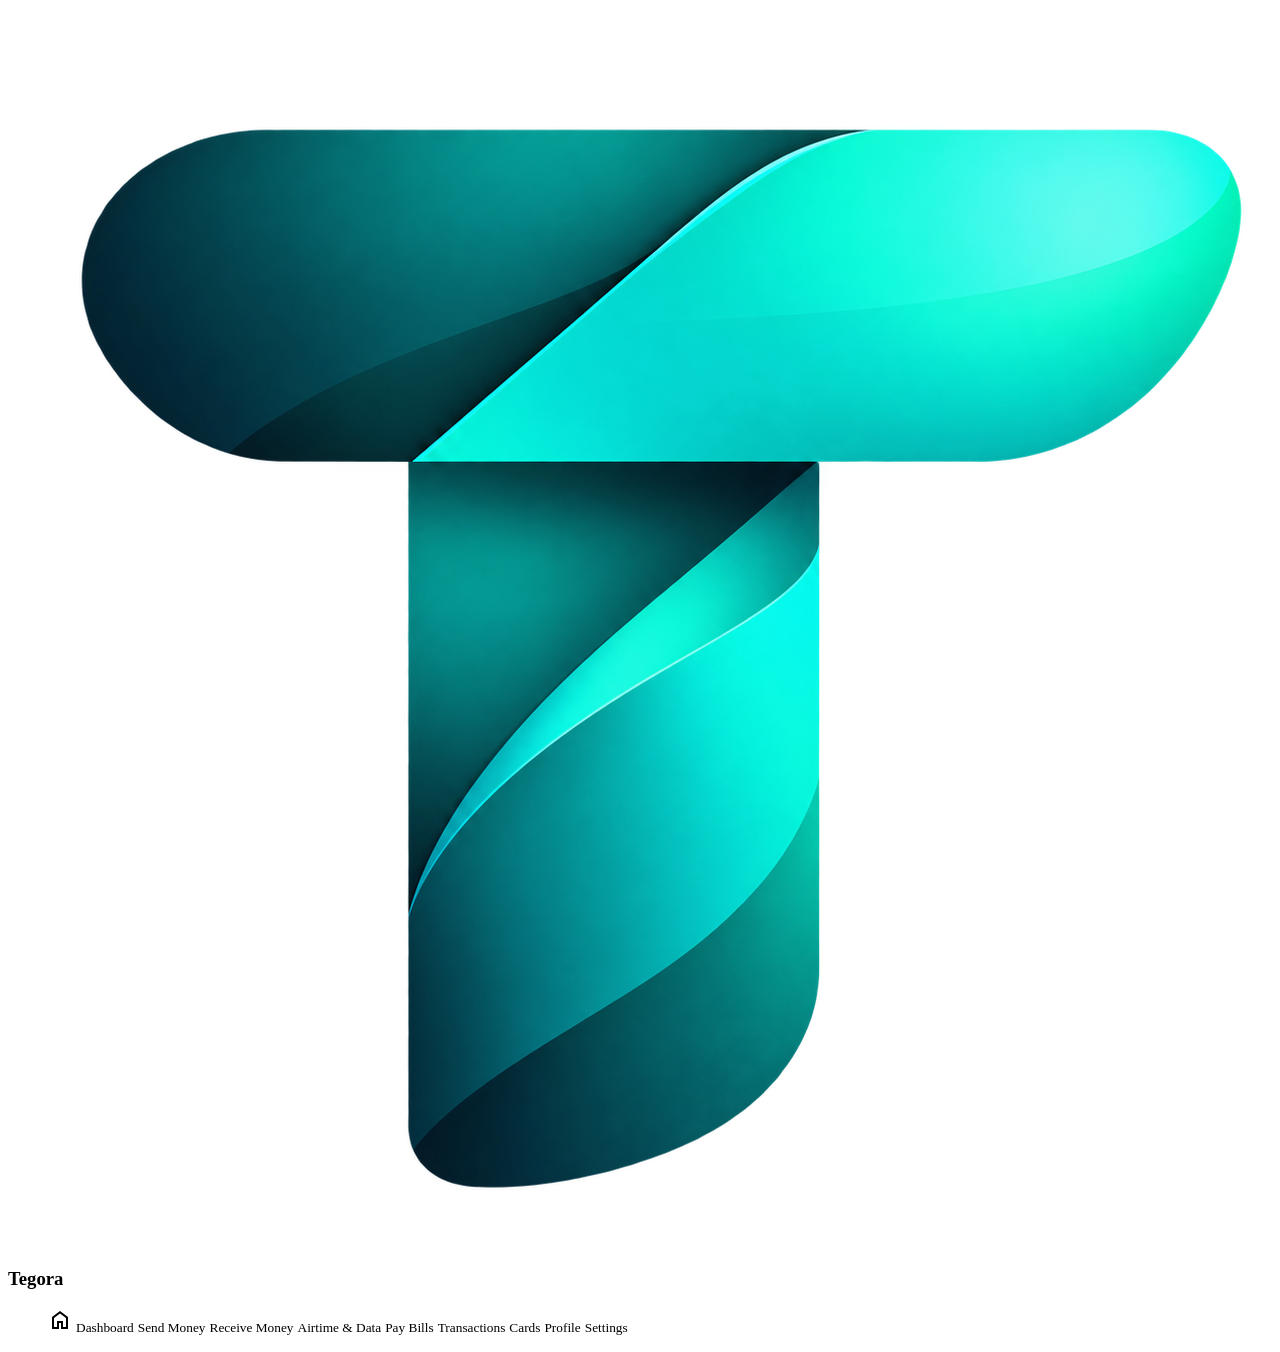
==== frontend/dashboard.html @ 1be3529e "Imported some font family and google icons" ====
<!DOCTYPE html>
<html lang="en">

<head>
  <meta charset="UTF-8">
  <meta name="viewport" content="width=device-width, initial-scale=1.0">
  <title>Tegora | Dashboard</title>
  <link rel="stylesheet"
    href="https://fonts.googleapis.com/css2?family=Material+Symbols+Outlined:opsz,wght,FILL,GRAD@24,400,1,0&icon_names=home" />
  <style>
    @import url('https://fonts.googleapis.com/css2?family=Plus+Jakarta+Sans:ital,wght@0,200..800;1,200..800&display=swap');
  </style>
</head>

<body>
  <main>
    <side>
      <div class="logo-container">
        <img src="assets/images/tegora-T-Logo.png" alt="Tegora Logo" class="logo">
        <h3>Tegora</h3>
      </div>

      <menu>
        <a>
          <span class="material-symbols-outlined">
            home
          </span>
          <small>Dashboard</small>
        </a>
        <a>
          <small>Send Money</small>
        </a>
        <a>
          <small>Receive Money</small>
        </a>
        <a>
          <small>Airtime & Data</small>
        </a>
        <a>
          <small>Pay Bills</small>
        </a>
        <a>
          <small>Transactions</small>
        </a>
        <a>
          <small>Cards</small>
        </a>
        <a>
          <small>Profile</small>
        </a>
        <a>
          <small>Settings</small>
        </a>
      </menu>
    </side>
  </main>

</body>

</html>
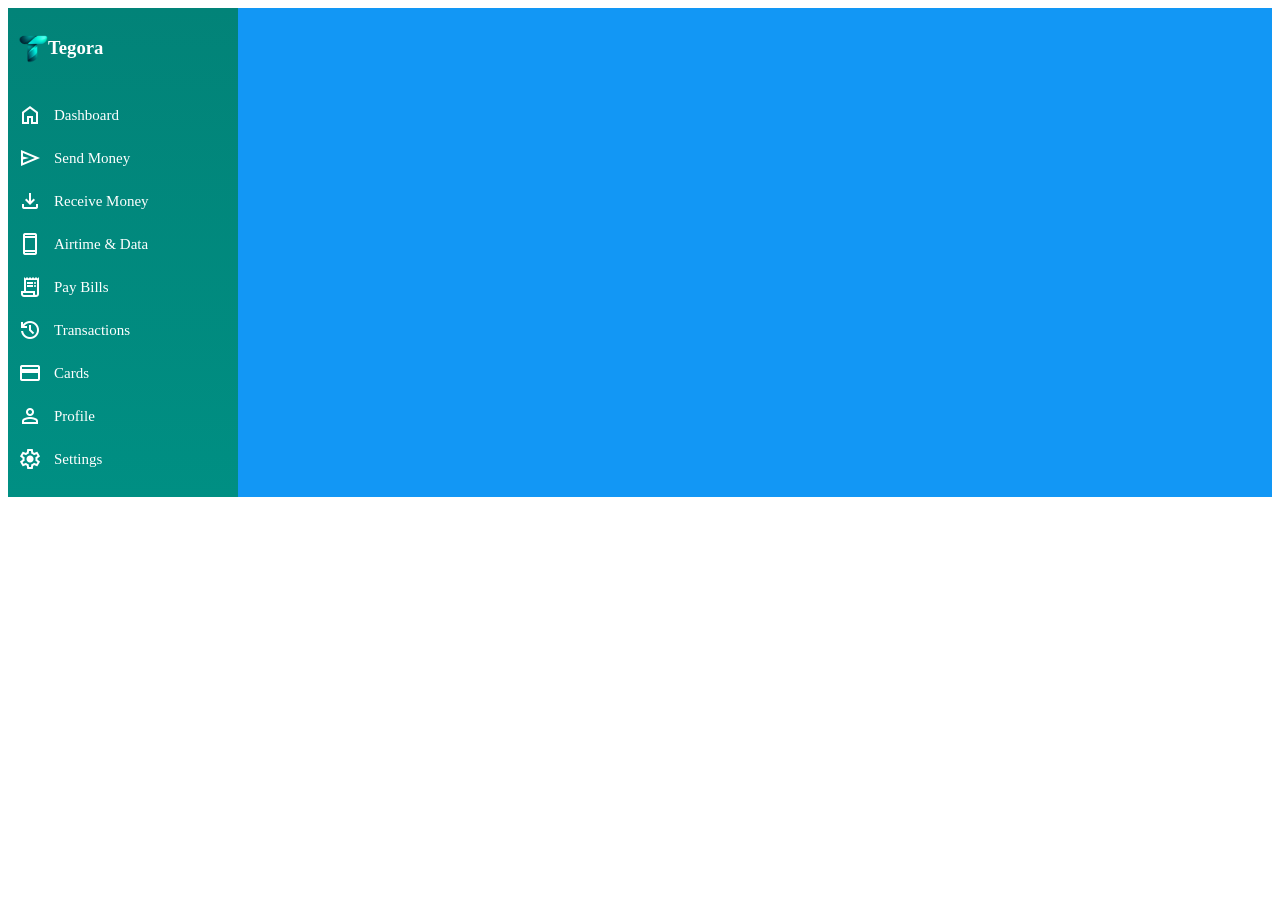
==== commit c5e83e43: "Removed and replaced the import url style with link brought in more html and designs" ====
--- a/frontend/dashboard.html
+++ b/frontend/dashboard.html
@@ -6,53 +6,77 @@
   <meta name="viewport" content="width=device-width, initial-scale=1.0">
   <title>Tegora | Dashboard</title>
   <link rel="stylesheet"
-    href="https://fonts.googleapis.com/css2?family=Material+Symbols+Outlined:opsz,wght,FILL,GRAD@24,400,1,0&icon_names=home" />
-  <style>
-    @import url('https://fonts.googleapis.com/css2?family=Plus+Jakarta+Sans:ital,wght@0,200..800;1,200..800&display=swap');
-  </style>
+    href="https://fonts.googleapis.com/css2?family=Material+Symbols+Outlined:opsz,wght,FILL,GRAD@20..48,100..700,0..1,-50..200&display=block">
+  <link href="css/style.css" rel="stylesheet">
+
 </head>
 
 <body>
-  <main>
-    <side>
+  <main class="dashboard">
+    <side class="side-bar">
       <div class="logo-container">
         <img src="assets/images/tegora-T-Logo.png" alt="Tegora Logo" class="logo">
         <h3>Tegora</h3>
       </div>
 
-      <menu>
-        <a>
+      <menu class="side-menu-container">
+        <a class="side-menu">
           <span class="material-symbols-outlined">
             home
           </span>
           <small>Dashboard</small>
         </a>
-        <a>
+        <a class="side-menu">
+          <span class="material-symbols-outlined">send</span>
           <small>Send Money</small>
         </a>
-        <a>
+        <a class="side-menu">
+          <span class="material-symbols-outlined">download</span>
           <small>Receive Money</small>
         </a>
-        <a>
+        <a class="side-menu">
+          <span class="material-symbols-outlined">smartphone</span>
           <small>Airtime & Data</small>
         </a>
-        <a>
+        <a class="side-menu">
+          <span class="material-symbols-outlined">receipt_long</span>
           <small>Pay Bills</small>
         </a>
-        <a>
+        <a class="side-menu">
+          <span class="material-symbols-outlined">history</span>
           <small>Transactions</small>
         </a>
-        <a>
+        <a class="side-menu">
+          <span class="material-symbols-outlined">credit_card</span>
           <small>Cards</small>
         </a>
-        <a>
+        <a class="side-menu">
+          <span class="material-symbols-outlined">person</span>
           <small>Profile</small>
         </a>
-        <a>
+        <a class="side-menu">
+          <span class="material-symbols-outlined">settings</span>
           <small>Settings</small>
         </a>
       </menu>
     </side>
+
+    <section class="page">
+      <header class="user">
+
+      </header>
+
+      <section class="user-transactions">
+
+      </section>
+      <section class="user-utils">
+
+      </section>
+
+
+    </section>
+
+
   </main>
 
 </body>
--- a/frontend/css/style.css
+++ b/frontend/css/style.css
@@ -0,0 +1,76 @@
+:root {
+  /* Brand */
+  --forest-green: #003F3D;
+  --dark-teal: #005A57;
+  --primary-teal: #008F83;
+  --turquoise: #12C9B5;
+  --mint-green: #D8F4EB;
+
+  /* Backgrounds */
+  --page-bg: #F5F9FA;
+  --card-bg: #FFFFFF;
+  --soft-grey: #EAF3F4;
+  --border: #E4ECEF;
+
+  /* Typography */
+  --text-primary: #10242F;
+  --text-secondary: #647786;
+
+  /* Services */
+  --airtime: #00A77B;
+  --data: #1297F5;
+  --tv: #9125E8;
+  --electricity: #FFBA17;
+  --water: #F84C54;
+  --betting: #FF3268;
+  --education: #497EF5;
+
+  /* Status */
+  --success: #16B66D;
+  --danger: #E64B51;
+}
+
+.dashboard {
+  display: flex;
+  flex-direction: row;
+  background-color: #1297F5;
+}
+
+.side-bar {
+  background: linear-gradient(180deg, #028378, #008F83);
+  width: 230px;
+}
+
+.side-menu-container {
+  display: flex;
+  flex-direction: column;
+  padding: 10px;
+  gap: 19px;
+
+}
+
+.side-menu {
+  display: flex;
+  flex-direction: row;
+  align-items: center;
+  gap: 12px;
+  color: white;
+  font-size: 18px;
+}
+
+/* Wallet balance card */
+/* background: linear-gradient(115deg, #003F3D, #008579); */
+
+.logo-container {
+  margin: 10px;
+  display: flex;
+  flex-direction: row;
+  color: white;
+  align-items: center;
+
+}
+
+.logo-container img {
+  width: 30px;
+  height: 30px;
+}
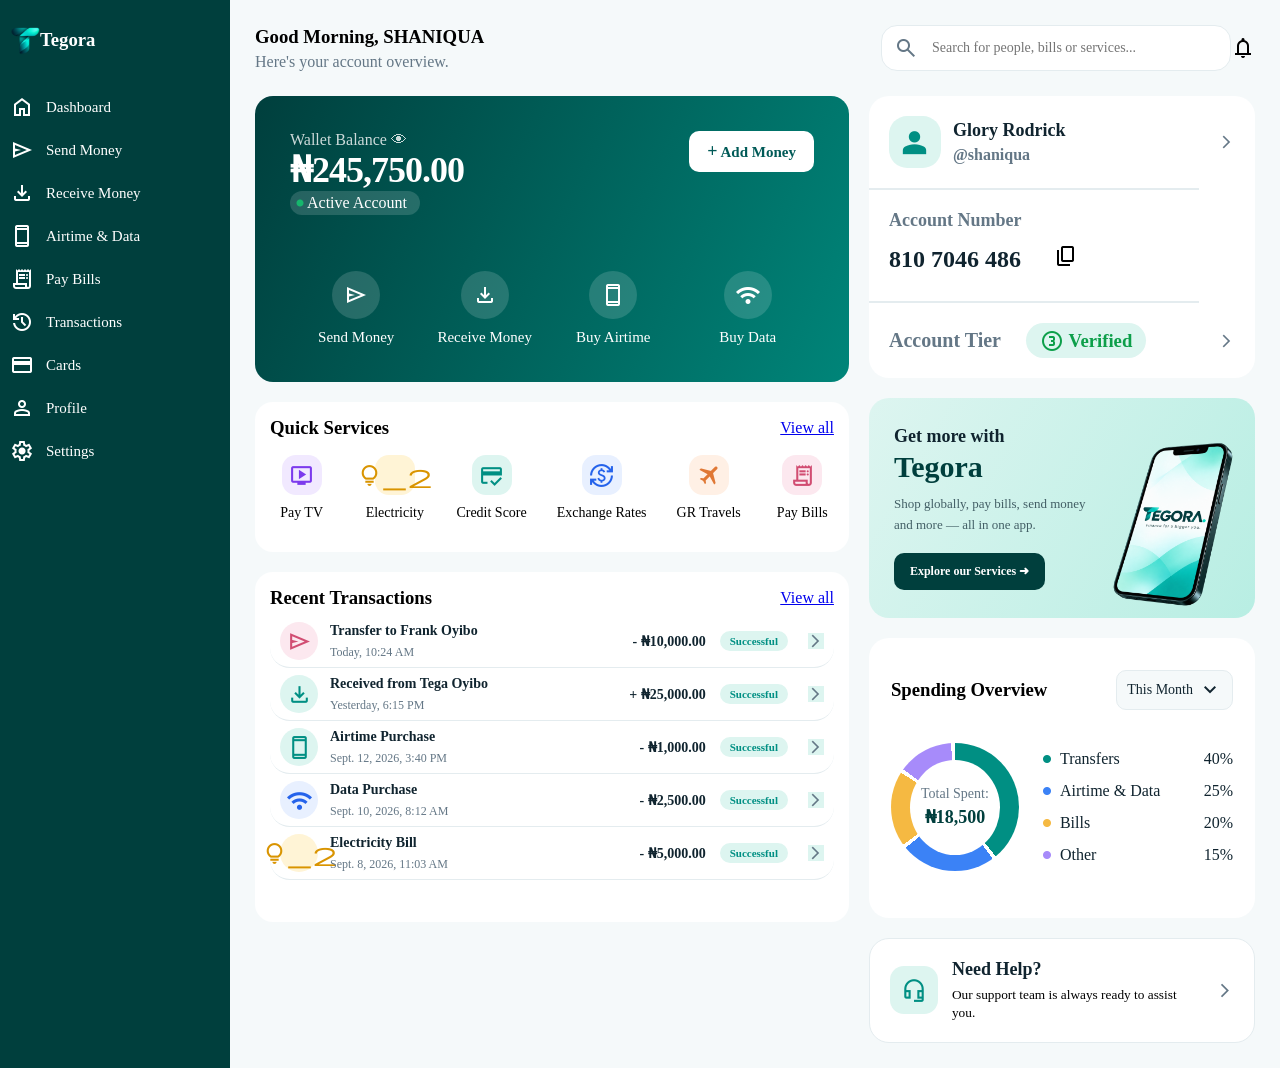
==== commit 66fd87aa: "Built the dashboard with html & CSS" ====
--- a/frontend/dashboard.html
+++ b/frontend/dashboard.html
@@ -13,7 +13,7 @@
 
 <body>
   <main class="dashboard">
-    <side class="side-bar">
+    <aside class="side-bar">
       <div class="logo-container">
         <img src="assets/images/tegora-T-Logo.png" alt="Tegora Logo" class="logo">
         <h3>Tegora</h3>
@@ -59,24 +59,345 @@
           <small>Settings</small>
         </a>
       </menu>
-    </side>
+    </aside>
+
 
     <section class="page">
-      <header class="user">
-
-      </header>
-
-      <section class="user-transactions">
-
-      </section>
-      <section class="user-utils">
-
-      </section>
-
-
+      <div class="dashboard-details">
+        <div class="header-container">
+          <div class="left-side">
+            <h3>Good Morning, SHANIQUA</h3>
+            <p>Here's your account overview.</p>
+          </div>
+          <div class="right-side">
+            <div class="search-bar">
+              <span class="material-symbols-outlined">search</span>
+              <input type="search" placeholder="Search for people, bills or services...">
+            </div>
+            <span class="material-symbols-outlined">notifications</span>
+          </div>
+        </div>
+
+        <div class="sub-page-container">
+          <div class="transactions-container">
+            <div class="wallet-card">
+              <div class="wallet-balance">
+                <div>
+                  <p class="wb-text">Wallet Balance &#128065;</p>
+                  <h3 class="balance">₦245,750.00</h3>
+                  <div class="active-acct">
+                    <span class="material-symbols-outlined filled">
+                      fiber_manual_record
+                    </span>
+                    Active Account
+                  </div>
+                </div>
+                <div>
+                  <button class="add-money"><span class="addition">+</span> Add Money</button>
+                </div>
+              </div>
+              <div class="transaction-btns">
+                <button type="button" class="transaction-btn">
+                  <span class="material-symbols-outlined">send</span>
+                  <small>Send Money</small>
+                </button>
+                <a class="transaction-btn">
+                  <span class="material-symbols-outlined">download</span>
+                  <small>Receive Money</small>
+                </a>
+                <button type="button" class="transaction-btn">
+                  <span class="material-symbols-outlined">smartphone</span>
+                  <small>Buy Airtime</small>
+                </button>
+                <button type="button" class="transaction-btn">
+                  <span class="material-symbols-outlined">
+                    wifi
+                  </span>
+                  <small>Buy Data</small>
+                </button>
+              </div>
+            </div>
+            <div class="quick-services-container">
+              <div class="qs-header">
+                <h3 class="qs-text">Quick Services</h3>
+                <a href="#" view-all-link>View all</a>
+              </div>
+              <div class="qs-btns">
+                <a class="qs-btn">
+                  <span class="material-symbols-outlined">
+                    live_tv
+                  </span>
+                  <small>Pay TV</small>
+                </a>
+                <a class="qs-btn">
+                  <span class="material-symbols-outlined">
+                    lightbulb_2
+                  </span>
+                  <small>Electricity</small>
+                </a>
+                <a class="qs-btn">
+                  <span class="material-symbols-outlined">
+                    credit_score
+                  </span>
+                  <small>Credit Score</small>
+                </a>
+                <a class="qs-btn">
+                  <span class="material-symbols-outlined">
+                    currency_exchange
+                  </span>
+                  <small>Exchange Rates</small>
+                </a>
+                <a class="qs-btn">
+                  <span class="material-symbols-outlined">
+                    travel
+                  </span>
+                  <small>GR Travels</small>
+                </a>
+                <a class="qs-btn">
+                  <span class="material-symbols-outlined">receipt_long</span>
+                  <small>Pay Bills</small>
+                </a>
+              </div>
+            </div>
+            <div class="recent-transactions-container">
+              <div class="rt-header">
+                <h3 class="rt-text">Recent Transactions</h3>
+                <a href="#" view-all-link>View all</a>
+              </div>
+              <div class="recent-transactions">
+                <button type="button" class="transaction">
+                  <div class="t-left">
+                    <span class="material-symbols-outlined transfer-trans">send</span>
+                    <div class="t-details">
+                      <p>Transfer to Frank Oyibo</p>
+                      <small class="date">Today, 10:24 AM</small>
+                    </div>
+                  </div>
+                  <div class="t-right">
+                    <div class="t-amount-details">
+                      <p class="amount">- ₦10,000.00</p>
+                      <p class="status">Successful</p>
+                    </div>
+
+                    <span class="material-symbols-outlined">
+                      arrow_forward_ios
+                    </span>
+                  </div>
+                </button>
+                <button type="button" class="transaction">
+                  <div class="t-left">
+                    <span class="material-symbols-outlined receive-trans">download</span>
+                    <div class="t-details">
+                      <p>Received from Tega Oyibo</p>
+                      <small class="date">Yesterday, 6:15 PM</small>
+                    </div>
+                  </div>
+                  <div class="t-right">
+                    <div class="t-amount-details">
+                      <p class="amount">+ ₦25,000.00</p>
+                      <p class="status">Successful</p>
+                    </div>
+
+                    <span class="material-symbols-outlined">
+                      arrow_forward_ios
+                    </span>
+                  </div>
+                </button>
+                <button type="button" class="transaction">
+                  <div class="t-left">
+                    <span class="material-symbols-outlined airtime-trans">smartphone</span>
+                    <div class="t-details">
+                      <p>Airtime Purchase</p>
+                      <small class="date">Sept. 12, 2026, 3:40 PM</small>
+                    </div>
+                  </div>
+                  <div class="t-right">
+                    <div class="t-amount-details">
+                      <p class="amount">- ₦1,000.00</p>
+                      <p class="status">Successful</p>
+                    </div>
+
+                    <span class="material-symbols-outlined">
+                      arrow_forward_ios
+                    </span>
+                  </div>
+                </button>
+                <button type="button" class="transaction">
+                  <div class="t-left">
+                    <span class="material-symbols-outlined data-trans">wifi</span>
+                    <div class="t-details">
+                      <p>Data Purchase</p>
+                      <small class="date">Sept. 10, 2026, 8:12 AM</small>
+                    </div>
+                  </div>
+                  <div class="t-right">
+                    <div class="t-amount-details">
+                      <p class="amount">- ₦2,500.00</p>
+                      <p class="status">Successful</p>
+                    </div>
+
+                    <span class="material-symbols-outlined">
+                      arrow_forward_ios
+                    </span>
+                  </div>
+                </button>
+                <button type="button" class="transaction">
+                  <div class="t-left">
+                    <span class="material-symbols-outlined  electricity-trans">lightbulb_2</span>
+                    <div class="t-details">
+                      <p>Electricity Bill</p>
+                      <small class="date">Sept. 8, 2026, 11:03 AM</small>
+                    </div>
+                  </div>
+                  <div class="t-right">
+                    <div class="t-amount-details">
+                      <p class="amount">- ₦5,000.00</p>
+                      <p class="status">Successful</p>
+                    </div>
+
+                    <span class="material-symbols-outlined">
+                      arrow_forward_ios
+                    </span>
+                  </div>
+                </button>
+              </div>
+            </div>
+          </div>
+          <div class="details-container">
+            <div class="account-details">
+              <a class="acct-profile">
+                <div class="acct-name">
+                  <span class="material-symbols-outlined  person filled">person</span>
+                  <div>
+                    <p>Glory Rodrick</p>
+                    <small class="date">@shaniqua</small>
+                  </div>
+                </div>
+                <div class="icon">
+                  <span class="material-symbols-outlined arrow">
+                    arrow_forward_ios
+                  </span>
+                </div>
+              </a>
+              <span class="faint-line"></span>
+
+              <div class="acct-number-container">
+                <p>Account Number</p>
+                <div class="acct-number-subdiv">
+                  <h2 class="acct-number">
+                    810 7046 486
+                  </h2>
+                  <button class="copy-button">
+                    <span class="material-symbols-outlined copy–icon">
+                      content_copy
+                    </span>
+                  </button>
+                </div>
+              </div>
+              <span class="faint-line"></span>
+
+              <a class="account-tier-container">
+                <p class="account-tier">Account Tier</p>
+                <h3 class="tier">
+                  <span class="material-symbols-outlined">
+                    counter_3
+                  </span>
+                  Verified
+                </h3>
+                <div class="icon">
+                  <span class="material-symbols-outlined arrow">
+                    arrow_forward_ios
+                  </span>
+                </div>
+              </a>
+            </div>
+
+            <div class="get-more-card">
+              <div class="left-section">
+                <h3>Get more with</h3>
+                <h1>Tegora</h1>
+                <p>Shop globally, pay bills, send money and more — all in one app.</p>
+                <a href="#" class="explore-btn">Explore our Services ➜</a>
+              </div>
+              <div class="right-section">
+                <img src="assets/images/tegoralogo-on-phone.png">
+              </div>
+            </div>
+
+            <div class="spending-card">
+              <div class="spending-header">
+                <h3 class="spending-text">Spending Overview</h3>
+                <button class="month-btn">This Month <span class="material-symbols-outlined">
+                    keyboard_arrow_down
+                  </span></button>
+              </div>
+              <div class="spending">
+                <div class="spending-chart">
+                  <div class="chart-center">
+                    <small>Total Spent:</small>
+                    <strong>₦18,500</strong>
+                  </div>
+                </div>
+                <div class="transaction-computation">
+                  <div class="analysis-container">
+                    <span class="analysis">
+                      <span class="material-symbols-outlined filled">
+                        fiber_manual_record
+                      </span>
+                      Transfers
+                    </span>
+                    <span>40%</span>
+                  </div>
+                  <div class="analysis-container">
+                    <span class="analysis">
+                      <span class="material-symbols-outlined filled">
+                        fiber_manual_record
+                      </span>
+                      Airtime & Data
+                    </span>
+                    <span>25%</span>
+                  </div>
+                  <div class="analysis-container">
+                    <span class="analysis">
+                      <span class="material-symbols-outlined filled">
+                        fiber_manual_record
+                      </span>
+                      Bills
+                    </span>
+                    <span>20%</span>
+                  </div>
+                  <div class="analysis-container">
+                    <span class="analysis">
+                      <span class="material-symbols-outlined filled">
+                        fiber_manual_record
+                      </span>
+                      Other
+                    </span>
+                    <span>15%</span>
+                  </div>
+                </div>
+              </div>
+            </div>
+            <div class="help-card">
+              <a class="help-link">
+                <span class="material-symbols-outlined help-icon">
+                  headset_mic
+                </span>
+                <div class="help-details">
+                  <h3>Need Help?</h3>
+                  <small class="date">Our support team is always ready to assist you.</small>
+                </div>
+                <div class="icon">
+                  <span class="material-symbols-outlined help-arrow">
+                    arrow_forward_ios
+                  </span>
+                </div>
+              </a>
+            </div>
+          </div>
+        </div>
     </section>
 
-
   </main>
 
 </body>
--- a/frontend/css/style.css
+++ b/frontend/css/style.css
@@ -30,15 +30,36 @@
   --danger: #E64B51;
 }
 
+* {
+  box-sizing: border-box;
+}
+
+body {
+  margin: 0;
+}
+
 .dashboard {
+  display: flex;
+  min-height: 100vh;
+}
+
+/* .dashboard {
   display: flex;
   flex-direction: row;
   background-color: #1297F5;
+} */
+
+.page {
+  flex: 1;
+  min-width: 0;
+  padding: 25px;
+  background-color: #F5F9FA;
 }
 
 .side-bar {
-  background: linear-gradient(180deg, #028378, #008F83);
+  background: linear-gradient(180deg, #003F3D, #003F3D);
   width: 230px;
+  flex-shrink: 0;
 }
 
 .side-menu-container {
@@ -67,10 +88,952 @@
   flex-direction: row;
   color: white;
   align-items: center;
-
 }
 
 .logo-container img {
   width: 30px;
   height: 30px;
+}
+
+.dashboard-details {
+  display: flex;
+  flex-direction: column;
+  min-height: calc(100vh - 50px);
+}
+
+.header-container {
+  display: flex;
+  justify-content: space-between;
+  align-items: center;
+  gap: 20px;
+  max-height: max-content;
+}
+
+.left-side h3 {
+  margin: 0;
+  padding-bottom: 5px;
+}
+
+.left-side p {
+  color: #647786;
+  font-size: 16px;
+  margin: 0;
+}
+
+.right-side {
+  display: flex;
+  flex-direction: row;
+  align-items: center;
+}
+
+.search-bar {
+  display: flex;
+  align-items: center;
+  gap: 12px;
+  background: white;
+  padding: 10px 12px;
+  border: 1px solid #E4ECEF;
+  border-radius: 16px;
+  width: 350px;
+}
+
+.search-bar input {
+  border: none;
+  outline: none;
+  background: transparent;
+  width: 100%;
+  font-family: inherit;
+  font-size: 14px;
+}
+
+.search-bar .material-symbols-outlined {
+  color: #647786;
+  font-size: 24px;
+}
+
+.sub-page-container {
+  flex: 1;
+  display: flex;
+  gap: 20px;
+  margin-top: 25px;
+}
+
+.transactions-container {
+  flex: 2;
+  min-width: 0;
+  display: flex;
+  flex-direction: column;
+  gap: 20px;
+  margin-right: 0;
+}
+
+.wallet-card {
+  background: linear-gradient(115deg, #003F3D, #008579);
+  display: flex;
+  flex-direction: column;
+  color: white;
+  padding: 20px;
+  border-radius: 18px;
+  margin-bottom: 0px;
+  gap: 25px;
+  min-height: 240px;
+}
+
+.wallet-balance {
+  flex: 1;
+  display: flex;
+  flex-direction: row;
+  justify-content: space-between;
+  padding: 15px;
+}
+
+.balance {
+  font-size: 36px;
+  font-weight: 700;
+  margin: 12px 0;
+  letter-spacing: -1px;
+}
+
+.wb-text {
+  font-size: 16px;
+  opacity: 0.8;
+}
+
+.wb-text,
+.balance,
+.active-acct,
+.active-acct {
+  margin: 0%;
+}
+
+.active-acct {
+  display: flex;
+  align-items: center;
+  padding: 3px;
+  border-radius: 18px;
+  background-color: rgba(255, 255, 255, 0.15);
+  max-width: 130px;
+}
+
+.active-acct span {
+  color: #16B66D;
+  font-size: 14px;
+}
+
+.filled {
+  font-variation-settings: 'FILL' 1;
+}
+
+.add-money {
+  display: inline-block;
+  padding: 10px 18px;
+  border-radius: 10px;
+  background-color: white;
+  color: #005A57;
+  font-size: 15px;
+  font-weight: 600;
+  cursor: pointer;
+  transition: 0.2s;
+  border: none;
+  font-family: inherit;
+}
+
+.addition {
+  font-size: 18px;
+  font-weight: bolder;
+}
+
+.add-money:hover {
+  background-color: #D8F4EB;
+}
+
+/* .add-money {
+  padding: 7px 14px;
+  border-radius: 10px;
+  background-color: white;
+  color: #005A57;
+} */
+
+.transaction-btns {
+  display: flex;
+  justify-content: space-around;
+  align-items: center;
+  gap: 12px;
+  padding: 15px 20px;
+  margin: 0;
+}
+
+.transaction-btn {
+  flex: 1;
+  display: flex;
+  flex-direction: column;
+  align-items: center;
+  justify-content: center;
+  gap: 10px;
+  color: white;
+  cursor: pointer;
+  text-align: center;
+  border: none;
+  background: transparent;
+  font-family: inherit;
+  color: white;
+}
+
+.transaction-btn span {
+  display: flex;
+  align-items: center;
+  justify-content: center;
+  width: 48px;
+  height: 48px;
+  padding: 0;
+  border-radius: 50%;
+  background-color: rgba(255, 255, 255, 0.15);
+  font-size: 24px;
+  transition: 0.2s ease;
+}
+
+
+.transaction-btn small {
+  font-size: 15px;
+  font-weight: 500;
+  white-space: nowrap;
+}
+
+.transaction-btn:hover span {
+  background-color: rgba(255, 255, 255, 0.3);
+  transform: translateY(-3px);
+}
+
+.quick-services-container {
+  min-height: 150px;
+  display: flex;
+  flex-direction: column;
+  border-radius: 18px;
+  margin-bottom: 14px;
+  padding: 15px;
+  background-color: white;
+  margin: 0;
+}
+
+.qs-header {
+  display: flex;
+  align-items: center;
+  justify-content: space-between;
+}
+
+.qs-text {
+  margin: 0;
+}
+
+.qs-btns {
+  flex: 1;
+  display: flex;
+  flex-direction: row;
+  gap: 30px;
+  align-items: center;
+  justify-content: center;
+}
+
+.qs-btn {
+  flex: 1;
+  display: flex;
+  flex-direction: column;
+  align-items: center;
+  justify-content: center;
+  gap: 10px;
+  cursor: pointer;
+  text-align: center;
+  border: none;
+  background: transparent;
+  font-family: inherit;
+}
+
+.qs-btn span {
+  display: flex;
+  align-items: center;
+  justify-content: center;
+  transition: 0.2s ease;
+}
+
+.qs-btn:hover span {
+  background-color: rgba(255, 255, 255, 0.3);
+  transform: translateY(-3px);
+}
+
+.qs-btn small {
+  font-size: 14px;
+  font-weight: 500;
+  white-space: nowrap;
+}
+
+/* General icon styling */
+.qs-btn .material-symbols-outlined {
+  width: 40px;
+  height: 40px;
+  border-radius: 14px;
+  display: flex;
+  align-items: center;
+  justify-content: center;
+  font-size: 25px;
+}
+
+/* Pay TV */
+.qs-btn:nth-child(1) span {
+  color: #7C3AED;
+  background-color: #F1E9FF;
+}
+
+/* Electricity */
+.qs-btn:nth-child(2) span {
+  color: #D99400;
+  background-color: #FFF4D6;
+}
+
+/* Credit Score */
+.qs-btn:nth-child(3) span {
+  color: #008F83;
+  background-color: #DDF5F0;
+}
+
+/* Exchange Rates */
+.qs-btn:nth-child(4) span {
+  color: #2563EB;
+  background-color: #E8F0FF;
+}
+
+/* GR Travels */
+.qs-btn:nth-child(5) span {
+  color: #E07835;
+  background-color: #FFF0E5;
+}
+
+/* Pay Bills */
+.qs-btn:nth-child(6) span {
+  color: #D14D72;
+  background-color: #FCE8EF;
+}
+
+
+.recent-transactions-container {
+  min-height: 350px;
+  display: flex;
+  flex-direction: column;
+  border-radius: 18px;
+  margin-bottom: 14px;
+  padding: 15px;
+  background-color: white;
+  margin: 0;
+}
+
+.rt-header {
+  display: flex;
+  align-items: center;
+  justify-content: space-between;
+  margin-bottom: 6px;
+}
+
+.rt-text {
+  margin: 0;
+}
+
+.transaction {
+  width: 100%;
+  display: flex;
+  align-items: center;
+  justify-content: space-between;
+  gap: 16px;
+  padding: 5px 10px;
+  border: none;
+  border-bottom: 1px solid #E4ECEF;
+  border-radius: 20px;
+  background: transparent;
+  font-family: inherit;
+  cursor: pointer;
+  text-align: left;
+  transition: background-color 0.2s;
+}
+
+.transaction:hover {
+  background-color: #F5F9FA;
+}
+
+.t-left {
+  display: flex;
+  align-items: center;
+  gap: 12px;
+  min-width: 0;
+}
+
+.t-right {
+  display: flex;
+  align-items: center;
+  gap: 20px;
+  margin-left: auto;
+}
+
+.t-details p {
+  margin: 0 0 5px;
+  font-size: 14px;
+  font-weight: 600;
+  color: #10242F;
+}
+
+.t-details small {
+  font-size: 12px;
+  color: #647786;
+}
+
+.t-amount-details {
+  display: flex;
+  flex-direction: row;
+  align-items: flex-end;
+  align-items: center;
+  gap: 14px;
+}
+
+.amount {
+  margin: 0;
+  font-size: 14px;
+  font-weight: 700;
+  color: #10242F;
+  white-space: nowrap;
+}
+
+.status {
+  display: inline-flex;
+  align-items: center;
+  justify-content: center;
+  width: auto;
+  height: auto;
+  padding: 4px 10px;
+  border-radius: 20px;
+  background-color: #DDF5F0;
+  color: #008F83;
+  font-size: 11px;
+  font-weight: 600;
+}
+
+.transaction .transfer-trans {
+  display: flex;
+  align-items: center;
+  justify-content: center;
+  width: 38px;
+  height: 38px;
+  border-radius: 50%;
+  background-color: #FCE8EF;
+  color: #D14D72;
+  font-size: 25px;
+  flex-shrink: 0;
+}
+
+.transaction .receive-trans {
+  display: flex;
+  align-items: center;
+  justify-content: center;
+  width: 38px;
+  height: 38px;
+  border-radius: 50%;
+  background-color: #DDF5F0;
+  font-size: 25px;
+  flex-shrink: 0;
+  color: #008F83;
+}
+
+.transaction .airtime-trans {
+  display: flex;
+  align-items: center;
+  justify-content: center;
+  width: 38px;
+  height: 38px;
+  border-radius: 50%;
+  color: #008F83;
+  background-color: #DDF5F0;
+  font-size: 25px;
+  flex-shrink: 0;
+}
+
+.transaction .data-trans {
+  display: flex;
+  align-items: center;
+  justify-content: center;
+  width: 38px;
+  height: 38px;
+  border-radius: 50%;
+  color: #2563EB;
+  background-color: #E8F0FF;
+  font-size: 25px;
+  flex-shrink: 0;
+}
+
+.transaction .electricity-trans {
+  display: flex;
+  align-items: center;
+  justify-content: center;
+  width: 38px;
+  height: 38px;
+  border-radius: 50%;
+  color: #D99400;
+  background-color: #FFF4D6;
+  font-size: 25px;
+  flex-shrink: 0;
+}
+
+.t-right>.material-symbols-outlined {
+  font-size: 16px;
+  color: #647786;
+  background-color: #DDF5F0;
+}
+
+
+
+
+
+
+
+.details-container {
+  flex: 1.3;
+  min-width: 0;
+  display: flex;
+  flex-direction: column;
+  gap: 20px;
+  background: transparent;
+}
+
+.account-details {
+  background-color: white;
+  min-height: 120px;
+  border-radius: 20px;
+}
+
+.acct-profile {
+  width: 100%;
+  display: flex;
+  align-items: center;
+  justify-content: space-between;
+  padding: 20px 20px;
+  border: none;
+  border-top-left-radius: 20px;
+  border-top-right-radius: 20px;
+  background: transparent;
+  font-family: inherit;
+  cursor: pointer;
+  text-align: left;
+  transition: background-color 0.2s;
+}
+
+.faint-line {
+  height: 2px;
+  width: 330px;
+  background-color: #E4ECEF;
+  display: block;
+  justify-self: center;
+}
+
+.acct-profile:hover {
+  background-color: #eef5f7;
+}
+
+.acct-name {
+  display: flex;
+  align-items: center;
+  gap: 12px;
+  min-width: 0;
+}
+
+.acct-name .person {
+  display: flex;
+  align-items: center;
+  justify-content: center;
+  width: 52px;
+  height: 52px;
+  border-radius: 35%;
+  color: #008F83;
+  background-color: #DDF5F0;
+  font-size: 35px;
+  flex-shrink: 0;
+}
+
+.acct-name p {
+  margin: 0 0 5px;
+  font-size: 18px;
+  font-weight: 600;
+  color: #10242F;
+}
+
+.acct-name small {
+  font-size: 16px;
+  color: #647786;
+  font-weight: 600;
+}
+
+.icon>.arrow {
+  font-size: 16px;
+  color: #647786;
+}
+
+.icon {
+  display: flex;
+  align-items: center;
+  gap: 20px;
+  margin-left: auto;
+}
+
+.acct-number-container {
+  width: 100%;
+  padding: 20px 20px;
+  font-family: inherit;
+  text-align: left;
+}
+
+
+.acct-number {
+  margin: 7px 0 0 0;
+  color: #10242F;
+}
+
+.acct-number-container p {
+  font-size: 18px;
+  color: #647786;
+  font-weight: 600;
+  margin: 0;
+}
+
+.acct-number-subdiv {
+  display: flex;
+  align-items: center;
+  gap: 20px;
+}
+
+.copy-button {
+  border: none;
+  background: transparent;
+  cursor: pointer;
+  transition: background-color 0.2s;
+  height: 50px;
+  width: 50px;
+  border-radius: 15px;
+  font-size: 35px;
+}
+
+.copy-button:hover {
+  background-color: #eef5f7;
+}
+
+.account-tier-container {
+  width: 100%;
+  display: flex;
+  align-items: center;
+  padding: 20px 20px;
+  gap: 25px;
+  border: none;
+  font-family: inherit;
+  border-bottom-left-radius: 20px;
+  border-bottom-right-radius: 20px;
+  cursor: pointer;
+  text-align: left;
+  transition: background-color 0.2s;
+}
+
+.account-tier-container:hover {
+  background-color: #eef5f7;
+}
+
+.account-tier {
+  color: #647786;
+  font-size: 20px;
+  font-weight: 600;
+  margin: 0;
+}
+
+.tier {
+  display: flex;
+  align-items: center;
+  width: 120px;
+  height: 35px;
+  border-radius: 20px;
+  padding: 5px;
+  align-self: center;
+  color: #0d9f4a;
+  gap: 5px;
+  background-color: #DDF5F0;
+  justify-content: center;
+  margin: 0;
+}
+
+
+
+.get-more-card {
+  width: 100%;
+  min-height: 220px;
+  display: flex;
+  align-items: center;
+  position: relative;
+  overflow: hidden;
+  padding: 25px;
+  border-radius: 20px;
+  background: linear-gradient(120deg,
+      #DDF5F0,
+      #B8EEE3);
+}
+
+.get-more-card .left-section {
+  display: flex;
+  flex-direction: column;
+  align-items: flex-start;
+  width: 60%;
+  position: relative;
+  z-index: 2;
+}
+
+.get-more-card h3 {
+  font-size: 18px;
+  font-weight: 600;
+  margin: 0;
+  color: #10242F;
+}
+
+.get-more-card h1 {
+  font-size: 30px;
+  font-weight: 800;
+  margin: 3px 0 10px;
+  color: #003F3D;
+}
+
+.get-more-card p {
+  font-size: 13px;
+  line-height: 1.6;
+  color: #425E65;
+  margin: 0 0 18px;
+}
+
+.explore-btn {
+  display: inline-flex;
+  align-items: center;
+  justify-content: center;
+  padding: 11px 16px;
+  border-radius: 10px;
+  background-color: #003F3D;
+  color: white;
+  text-decoration: none;
+  font-size: 12px;
+  font-weight: 600;
+  white-space: nowrap;
+  transition: 0.2s ease;
+}
+
+.explore-btn:hover {
+  background-color: #008F83;
+  transform: translateY(-2px);
+}
+
+.get-more-card .right-section {
+  position: absolute;
+  right: -0px;
+  bottom: 10px;
+  width: 45%;
+  z-index: 1;
+}
+
+.get-more-card .right-section img {
+  width: 100%;
+  height: auto;
+  display: block;
+  transform: rotate(0deg);
+}
+
+.spending-card {
+  min-height: 280px;
+  display: flex;
+  flex-direction: column;
+  padding: 22px;
+  gap: 24px;
+  border-radius: 20px;
+  background-color: white;
+}
+
+.spending-header {
+  display: flex;
+  align-items: center;
+  justify-content: space-between;
+}
+
+.month-btn {
+  display: flex;
+  align-items: center;
+  justify-content: center;
+  gap: 5px;
+  border-radius: 10px;
+  background: transparent;
+  padding: 7px 10px;
+  border: 1px solid #E4ECEF;
+  background-color: #F5F9FA;
+  color: #10242F;
+  font-size: 14px;
+  font-weight: 500;
+  font-family: inherit;
+  cursor: pointer;
+}
+
+.spending {
+  display: flex;
+  align-items: center;
+  justify-content: space-between;
+  gap: 20px;
+}
+
+
+.spending-chart {
+  width: clamp(105px, 10vw, 135px);
+  aspect-ratio: 1 / 1;
+  border-radius: 50%;
+  flex-shrink: 0;
+
+  background: conic-gradient(#008F83 0% 39%,
+      white 39% 40%,
+
+      #3B82F6 40% 64%,
+      white 64% 65%,
+
+      #F5B942 65% 84%,
+      white 84% 85%,
+
+      #A78BFA 85% 99%,
+      white 99% 100%);
+
+  display: flex;
+  align-items: center;
+  justify-content: center;
+}
+
+
+.chart-center {
+  width: 70%;
+  aspect-ratio: 1 / 1;
+  height: 95px;
+  background-color: white;
+  border-radius: 50%;
+  display: flex;
+  flex-direction: column;
+  align-items: center;
+  justify-content: center;
+  gap: 4px;
+}
+
+.chart-center small {
+  font-size: 14px;
+  color: #647786;
+}
+
+.chart-center strong {
+  font-size: 18px;
+  font-weight: 700;
+  color: #003F3D;
+}
+
+.transaction-computation {
+  flex: 1;
+  min-width: 0;
+  display: flex;
+  flex-direction: column;
+  gap: 14px;
+}
+
+.analysis-container {
+  display: flex;
+  align-items: center;
+  justify-content: space-between;
+  gap: 8px;
+  font-size: 16px;
+  color: #10242F;
+}
+
+.analysis {
+  display: flex;
+  align-items: center;
+  gap: 5px;
+}
+
+.analysis .material-symbols-outlined {
+  font-size: 16px;
+}
+
+.analysis-container:nth-child(1) .material-symbols-outlined {
+  color: #008F83;
+}
+
+.analysis-container:nth-child(2) .material-symbols-outlined {
+  color: #3B82F6;
+}
+
+.analysis-container:nth-child(3) .material-symbols-outlined {
+  color: #F5B942;
+}
+
+.analysis-container:nth-child(4) .material-symbols-outlined {
+  color: #A78BFA;
+}
+
+
+
+.help-card {
+  width: 100%;
+  min-height: 105px;
+  background-color: white;
+  border: 1px solid #E4ECEF;
+  border-radius: 20px;
+  padding: 20px;
+}
+
+.help-link {
+  display: flex;
+  align-items: center;
+  gap: 14px;
+  width: 100%;
+  text-decoration: none;
+}
+
+.help-icon {
+  display: flex;
+  align-items: center;
+  justify-content: center;
+  width: 48px;
+  height: 48px;
+  flex-shrink: 0;
+  background-color: #DDF5F0;
+  color: #008F83;
+  border-radius: 14px;
+  font-size: 26px;
+}
+
+.help-details {
+  flex: 1;
+  min-width: 0;
+}
+
+.help-details h3 {
+  margin: 0 0 5px;
+  color: #10242F;
+  font-size: 18px;
+  font-weight: 700;
+}
+
+.help-details p {
+  margin: 0;
+  color: #647786;
+  font-size: 14px;
+  line-height: 1.5;
+}
+
+.help-arrow {
+  font-size: 17px;
+  color: #647786;
+}
+
+.help-card {
+  transition: 0.2s ease;
+}
+
+.help-card:hover {
+  border-color: #12C9B5;
+  background-color: #F5FFFC;
 }
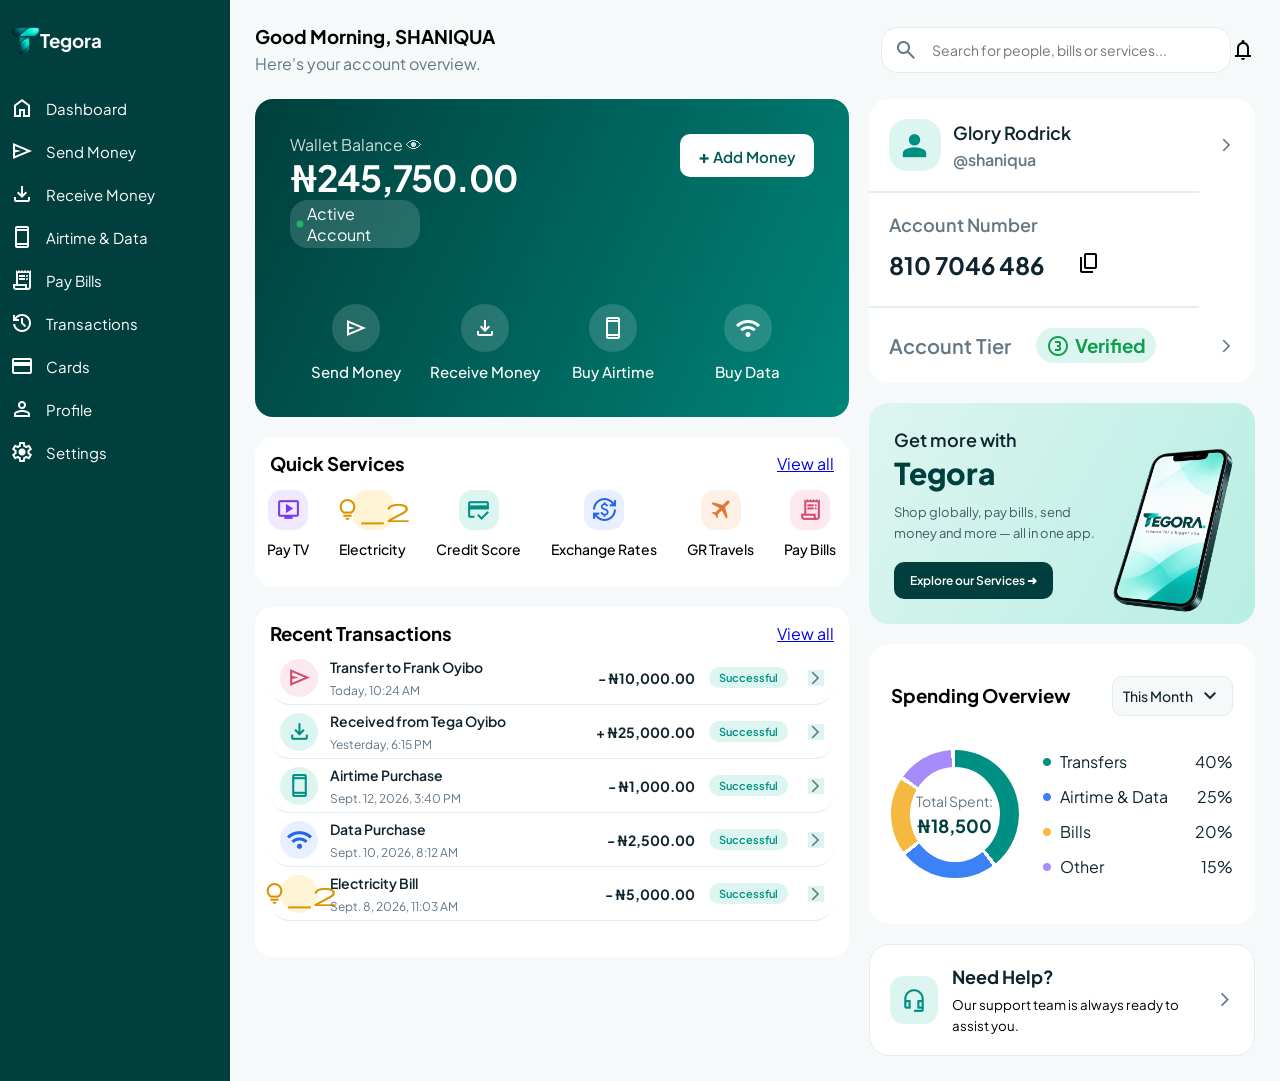
==== commit bf4e9c9c: "Loaded in a preferred font family and made the dashboard page more prominent." ====
--- a/frontend/dashboard.html
+++ b/frontend/dashboard.html
@@ -5,6 +5,11 @@
   <meta charset="UTF-8">
   <meta name="viewport" content="width=device-width, initial-scale=1.0">
   <title>Tegora | Dashboard</title>
+  <!-- Google Fonts -->
+  <link rel="preconnect" href="https://fonts.googleapis.com">
+  <link rel="preconnect" href="https://fonts.gstatic.com" crossorigin>
+  <link href="https://fonts.googleapis.com/css2?family=Plus+Jakarta+Sans:wght@400;500;600;700;800&display=swap"
+    rel="stylesheet">
   <link rel="stylesheet"
     href="https://fonts.googleapis.com/css2?family=Material+Symbols+Outlined:opsz,wght,FILL,GRAD@20..48,100..700,0..1,-50..200&display=block">
   <link href="css/style.css" rel="stylesheet">
--- a/frontend/css/style.css
+++ b/frontend/css/style.css
@@ -36,7 +36,17 @@
 
 body {
   margin: 0;
-}
+  font-family: 'Plus Jakarta Sans', sans-serif;
+}
+
+button,
+input,
+select,
+textarea {
+  font-family: inherit;
+}
+
+
 
 .dashboard {
   display: flex;
